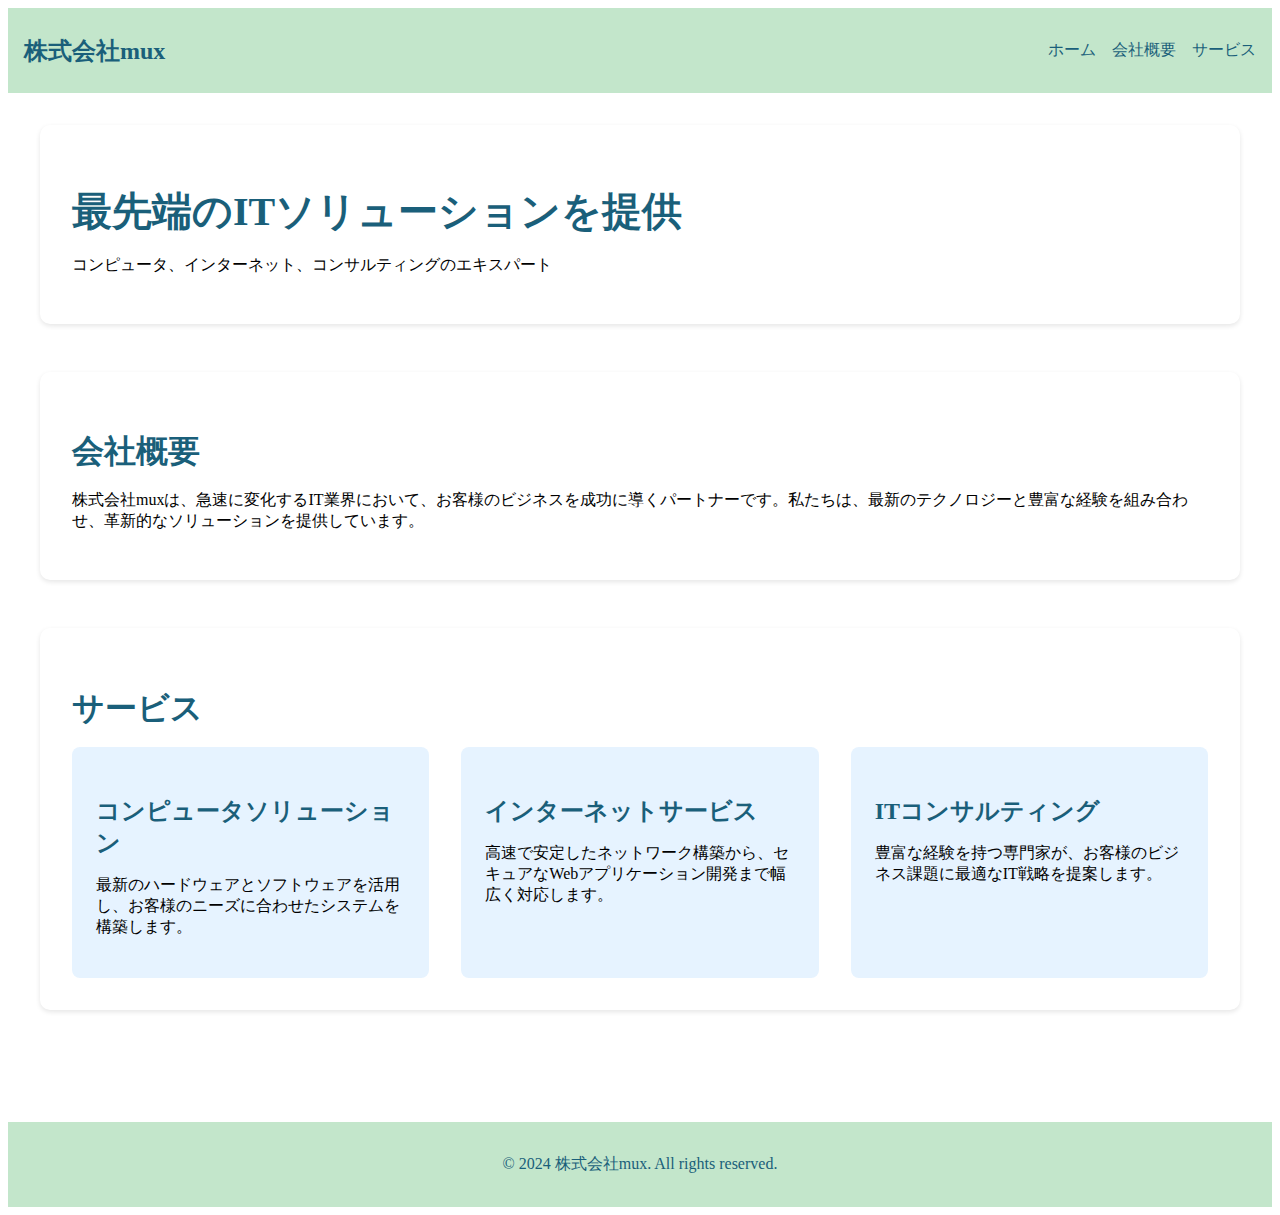
==== index.html @ cf2dbee0 "first commit" ====
<!DOCTYPE html>
<html lang="ja">
<head>
    <meta charset="UTF-8">
    <meta name="viewport" content="width=device-width, initial-scale=1.0">
    <title>株式会社mux</title>
    <link rel="stylesheet" href="styles.css">
</head>
<body>
    <header>
        <nav>
            <div class="logo">株式会社mux</div>
            <ul>
                <li><a href="#home">ホーム</a></li>
                <li><a href="#about">会社概要</a></li>
                <li><a href="#services">サービス</a></li>
            </ul>
        </nav>
    </header>

    <main>
        <section id="home">
            <h1>最先端のITソリューションを提供</h1>
            <p>コンピュータ、インターネット、コンサルティングのエキスパート</p>
        </section>

        <section id="about">
            <h2>会社概要</h2>
            <p>株式会社muxは、急速に変化するIT業界において、お客様のビジネスを成功に導くパートナーです。私たちは、最新のテクノロジーと豊富な経験を組み合わせ、革新的なソリューションを提供しています。</p>
        </section>

        <section id="services">
            <h2>サービス</h2>
            <div class="service-grid">
                <div class="service-item">
                    <h3>コンピュータソリューション</h3>
                    <p>最新のハードウェアとソフトウェアを活用し、お客様のニーズに合わせたシステムを構築します。</p>
                </div>
                <div class="service-item">
                    <h3>インターネットサービス</h3>
                    <p>高速で安定したネットワーク構築から、セキュアなWebアプリケーション開発まで幅広く対応します。</p>
                </div>
                <div class="service-item">
                    <h3>ITコンサルティング</h3>
                    <p>豊富な経験を持つ専門家が、お客様のビジネス課題に最適なIT戦略を提案します。</p>
                </div>
            </div>
        </section>
    </main>

    <footer>
        <p>&copy; 2024 株式会社mux. All rights reserved.</p>
    </footer>
</body>
</html>
---- styles.css ----
* 
    margin: 0;
    padding: 0;
    box-sizing: border-box;
}

body {
    font-family: 'Helvetica Neue', Arial, sans-serif;
    line-height: 1.6;
    color: #333;
    background-color: #f0f5f9;
}

header {
    background-color: #c3e6cb;
    color: #1a5f7a;
    padding: 1rem;
}

nav {
    display: flex;
    justify-content: space-between;
    align-items: center;
}

.logo {
    font-size: 1.5rem;
    font-weight: bold;
}

nav ul {
    display: flex;
    list-style: none;
}

nav ul li {
    margin-left: 1rem;
}

nav ul li a {
    color: #1a5f7a;
    text-decoration: none;
    transition: color 0.3s ease;
}

nav ul li a:hover {
    color: #0d3d4d;
}

main {
    padding: 2rem;
    max-width: 1200px;
    margin: 0 auto;
}

section {
    margin-bottom: 3rem;
    background-color: #ffffff;
    padding: 2rem;
    border-radius: 10px;
    box-shadow: 0 2px 5px rgba(0, 0, 0, 0.1);
}

h1, h2, h3 {
    margin-bottom: 1rem;
    color: #1a5f7a;
}

h1 {
    font-size: 2.5rem;
}

h2 {
    font-size: 2rem;
}

h3 {
    font-size: 1.5rem;
}

p {
    margin-bottom: 1rem;
}

.service-grid {
    display: grid;
    grid-template-columns: repeat(auto-fit, minmax(250px, 1fr));
    gap: 2rem;
}

.service-item {
    background-color: #e6f3ff;
    padding: 1.5rem;
    border-radius: 8px;
    transition: transform 0.3s ease;
}

.service-item:hover {
    transform: translateY(-5px);
}

footer {
    background-color: #c3e6cb;
    color: #1a5f7a;
    text-align: center;
    padding: 1rem;
    margin-top: 2rem;
}

@media (max-width: 768px) {
    nav {
        flex-direction: column;
    }

    nav ul {
        margin-top: 1rem;
    }

    .service-grid {
        grid-template-columns: 1fr;
    }
}{
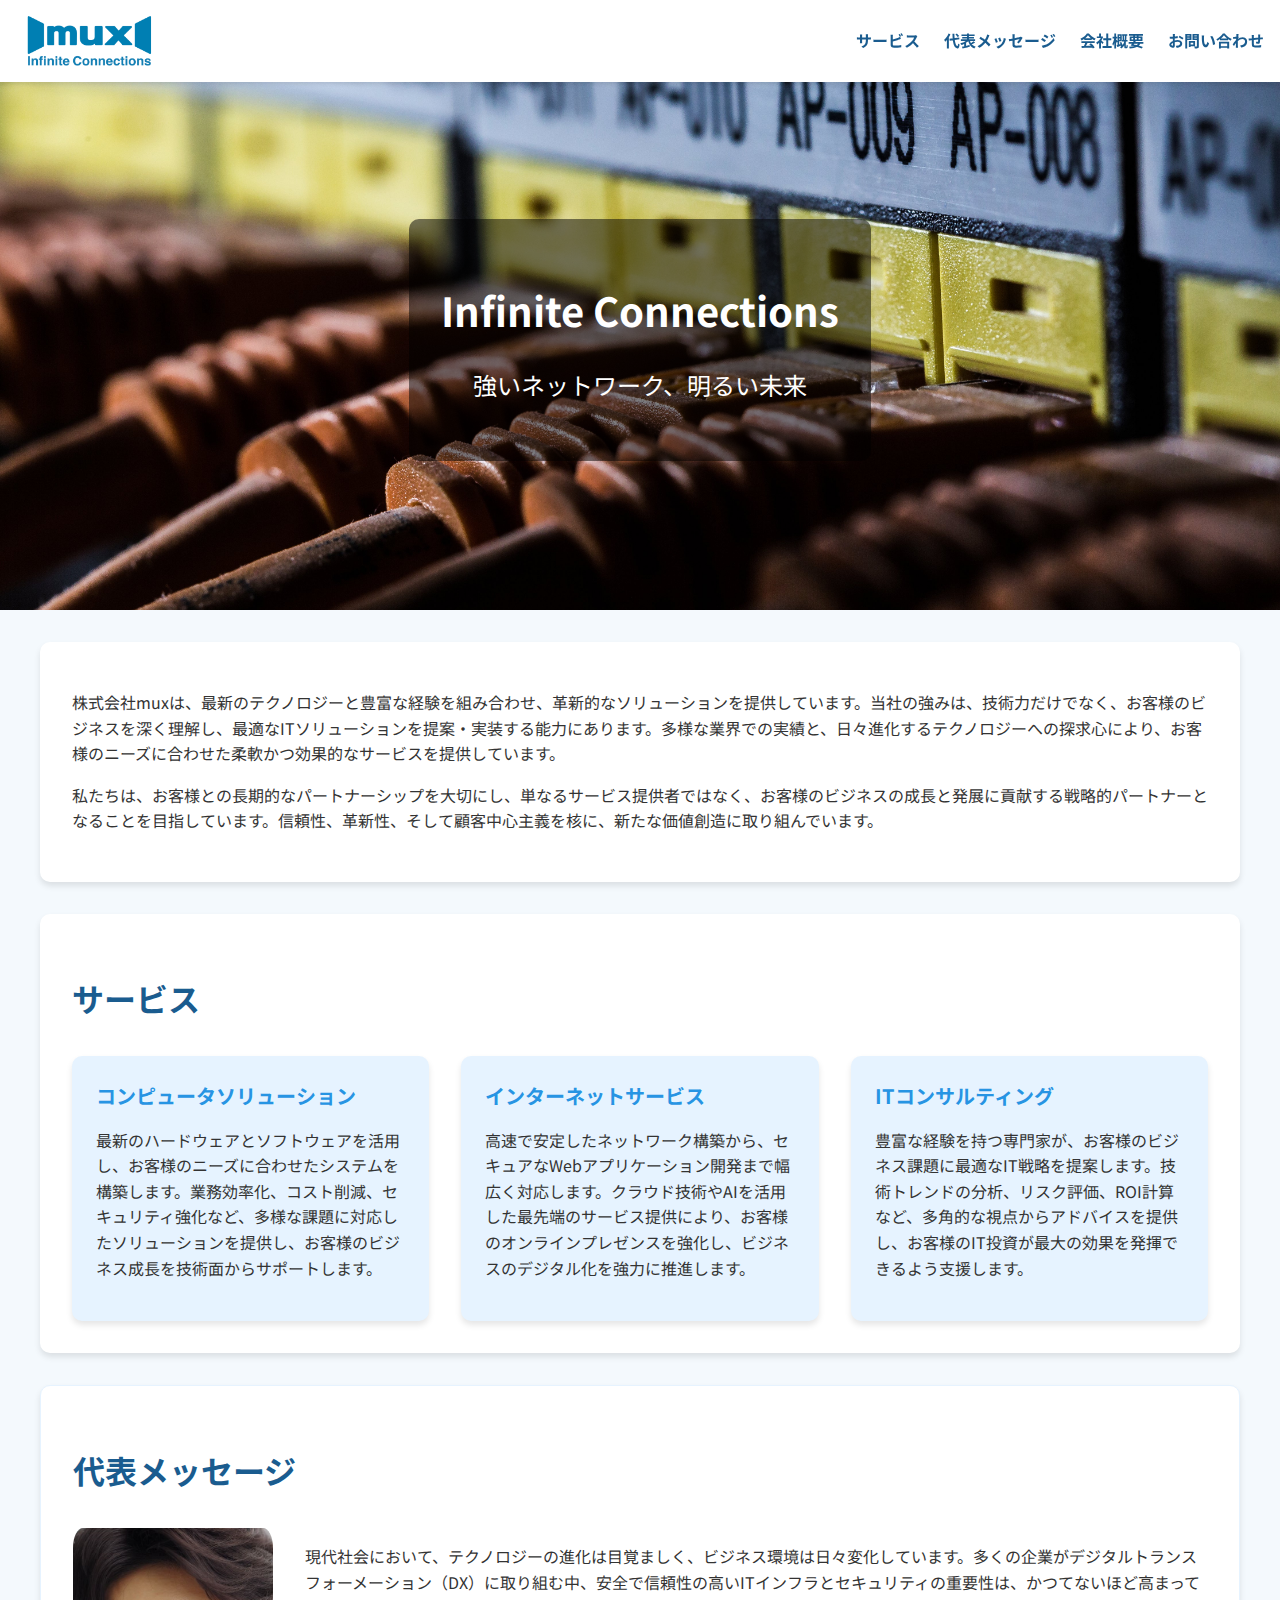
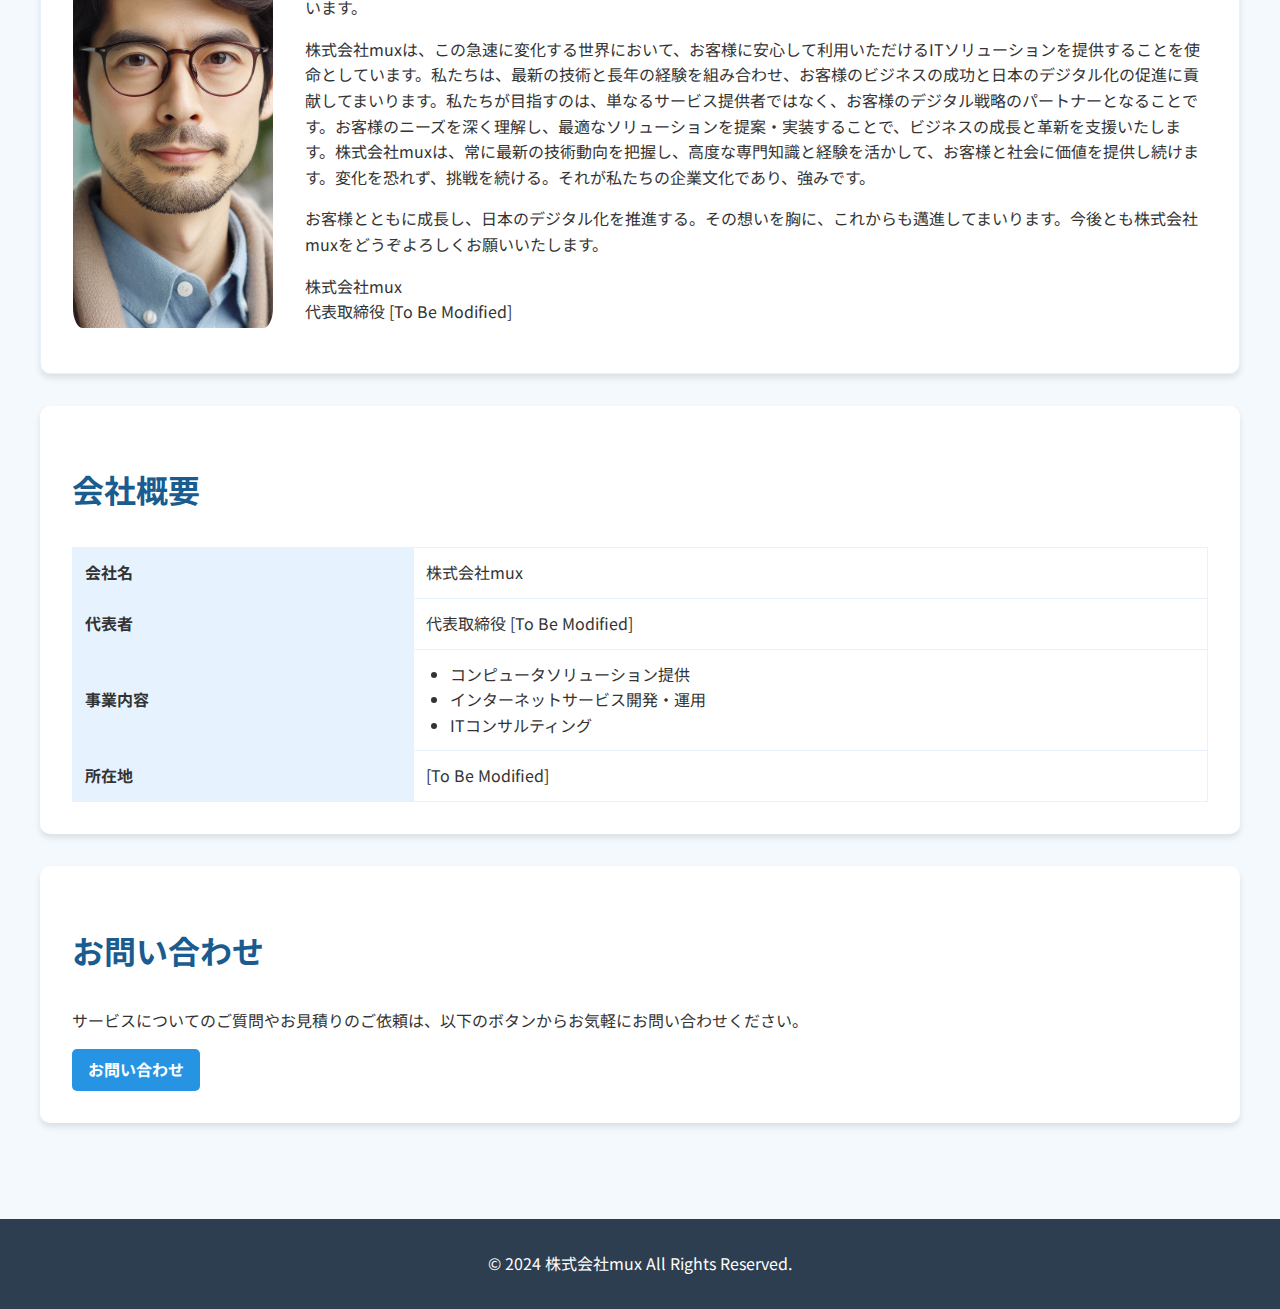
==== commit 450dd562: "ロゴ追加、デザイン修正、会社概要追加など" ====
--- a/index.html
+++ b/index.html
@@ -4,52 +4,100 @@
     <meta charset="UTF-8">
     <meta name="viewport" content="width=device-width, initial-scale=1.0">
     <title>株式会社mux</title>
+    <link href="https://fonts.googleapis.com/css2?family=Noto+Sans+JP:wght@400;700&display=swap" rel="stylesheet">
     <link rel="stylesheet" href="styles.css">
 </head>
 <body>
     <header>
+        <img src="img/logo.png" alt="株式会社mux ロゴ" class="logo">
         <nav>
-            <div class="logo">株式会社mux</div>
             <ul>
-                <li><a href="#home">ホーム</a></li>
-                <li><a href="#about">会社概要</a></li>
                 <li><a href="#services">サービス</a></li>
+                <li><a href="#ceo-message">代表メッセージ</a></li>
+                <li><a href="#company-overview">会社概要</a></li>
+                <li><a href="#contact">お問い合わせ</a></li>
             </ul>
         </nav>
     </header>
-
-    <main>
-        <section id="home">
-            <h1>最先端のITソリューションを提供</h1>
-            <p>コンピュータ、インターネット、コンサルティングのエキスパート</p>
+    <div class="hero-section">
+        <img src="img/hero.jpg" alt="ITソリューションイメージ" class="hero-image">
+        <div class="hero-content">
+            <h1 class="hero-title">Infinite Connections</h1>
+            <p class="hero-subtitle">強いネットワーク、明るい未来</p>
+        </div>
+    </div>
+    <main class="container">
+        <section id="about">
+            <p>株式会社muxは、最新のテクノロジーと豊富な経験を組み合わせ、革新的なソリューションを提供しています。当社の強みは、技術力だけでなく、お客様のビジネスを深く理解し、最適なITソリューションを提案・実装する能力にあります。多様な業界での実績と、日々進化するテクノロジーへの探求心により、お客様のニーズに合わせた柔軟かつ効果的なサービスを提供しています。</p>
+            <p>私たちは、お客様との長期的なパートナーシップを大切にし、単なるサービス提供者ではなく、お客様のビジネスの成長と発展に貢献する戦略的パートナーとなることを目指しています。信頼性、革新性、そして顧客中心主義を核に、新たな価値創造に取り組んでいます。</p>
         </section>
-
-        <section id="about">
-            <h2>会社概要</h2>
-            <p>株式会社muxは、急速に変化するIT業界において、お客様のビジネスを成功に導くパートナーです。私たちは、最新のテクノロジーと豊富な経験を組み合わせ、革新的なソリューションを提供しています。</p>
-        </section>
-
         <section id="services">
             <h2>サービス</h2>
-            <div class="service-grid">
-                <div class="service-item">
+            <div class="services-grid">
+                <div class="service-box">
                     <h3>コンピュータソリューション</h3>
-                    <p>最新のハードウェアとソフトウェアを活用し、お客様のニーズに合わせたシステムを構築します。</p>
+                    <p>最新のハードウェアとソフトウェアを活用し、お客様のニーズに合わせたシステムを構築します。業務効率化、コスト削減、セキュリティ強化など、多様な課題に対応したソリューションを提供し、お客様のビジネス成長を技術面からサポートします。</p>
                 </div>
-                <div class="service-item">
+                <div class="service-box">
                     <h3>インターネットサービス</h3>
-                    <p>高速で安定したネットワーク構築から、セキュアなWebアプリケーション開発まで幅広く対応します。</p>
+                    <p>高速で安定したネットワーク構築から、セキュアなWebアプリケーション開発まで幅広く対応します。クラウド技術やAIを活用した最先端のサービス提供により、お客様のオンラインプレゼンスを強化し、ビジネスのデジタル化を強力に推進します。</p>
                 </div>
-                <div class="service-item">
+                <div class="service-box">
                     <h3>ITコンサルティング</h3>
-                    <p>豊富な経験を持つ専門家が、お客様のビジネス課題に最適なIT戦略を提案します。</p>
+                    <p>豊富な経験を持つ専門家が、お客様のビジネス課題に最適なIT戦略を提案します。技術トレンドの分析、リスク評価、ROI計算など、多角的な視点からアドバイスを提供し、お客様のIT投資が最大の効果を発揮できるよう支援します。</p>
                 </div>
             </div>
         </section>
+        <section id="ceo-message">
+            <h2>代表メッセージ</h2>
+            <div class="ceo-content">
+                <img src="img/ceo.jpg" alt="代表取締役の写真" class="ceo-image">
+                <div>
+                    <p>現代社会において、テクノロジーの進化は目覚ましく、ビジネス環境は日々変化しています。多くの企業がデジタルトランスフォーメーション（DX）に取り組む中、安全で信頼性の高いITインフラとセキュリティの重要性は、かつてないほど高まっています。</p>
+                    <p>株式会社muxは、この急速に変化する世界において、お客様に安心して利用いただけるITソリューションを提供することを使命としています。私たちは、最新の技術と長年の経験を組み合わせ、お客様のビジネスの成功と日本のデジタル化の促進に貢献してまいります。私たちが目指すのは、単なるサービス提供者ではなく、お客様のデジタル戦略のパートナーとなることです。お客様のニーズを深く理解し、最適なソリューションを提案・実装することで、ビジネスの成長と革新を支援いたします。株式会社muxは、常に最新の技術動向を把握し、高度な専門知識と経験を活かして、お客様と社会に価値を提供し続けます。変化を恐れず、挑戦を続ける。それが私たちの企業文化であり、強みです。</p>
+                    <p>お客様とともに成長し、日本のデジタル化を推進する。その想いを胸に、これからも邁進してまいります。今後とも株式会社muxをどうぞよろしくお願いいたします。</p>
+                    <p>株式会社mux<br>代表取締役 [To Be Modified]</p>
+                </div>
+            </div>
+        </section>
+
+        <section id="company-overview">
+            <h2>会社概要</h2>
+            <table class="company-info-table">
+                <tr>
+                    <th>会社名</th>
+                    <td>株式会社mux</td>
+                </tr>
+                <tr>
+                    <th>代表者</th>
+                    <td>代表取締役 [To Be Modified] </td>
+                </tr>
+                <tr>
+                    <th>事業内容</th>
+                    <td>
+                        <ul>
+                            <li>コンピュータソリューション提供</li>
+                            <li>インターネットサービス開発・運用</li>
+                            <li>ITコンサルティング</li>
+                        </ul>
+                    </td>
+                </tr>
+                <tr>
+                    <th>所在地</th>
+                    <td>[To Be Modified]</td>
+                </tr>
+            </table>
+        </section>
+
+        <section id="contact">
+            <h2>お問い合わせ</h2>
+            <p>サービスについてのご質問やお見積りのご依頼は、以下のボタンからお気軽にお問い合わせください。</p>
+            <a href="mailto:info@m.muxer.co.jp" class="cta-button">お問い合わせ</a>
+        </section>
     </main>
-
     <footer>
-        <p>&copy; 2024 株式会社mux. All rights reserved.</p>
+        <p>&copy; 2024 株式会社mux All Rights Reserved.</p>
     </footer>
+    <script src="script.js"></script>
 </body>
-</html>
+</html>--- a/styles.css
+++ b/styles.css
@@ -1,122 +1,234 @@
-* 
+:root {
+    --main-color: #2794E3;
+    --dark-accent: #1A5C8F;
+    --light-accent: #E6F3FF;
+    --complement: #E37227;
+    --bg-light: #F4F9FD;
+    --bg-dark: #2C3E50;
+    --text-color: #333333;
+}
+
+body {
+    font-family: 'Noto Sans JP', sans-serif;
+    line-height: 1.6;
+    color: var(--text-color);
     margin: 0;
     padding: 0;
-    box-sizing: border-box;
-}
-
-body {
-    font-family: 'Helvetica Neue', Arial, sans-serif;
-    line-height: 1.6;
-    color: #333;
-    background-color: #f0f5f9;
+    background-color: var(--bg-light);
 }
 
 header {
-    background-color: #c3e6cb;
-    color: #1a5f7a;
+    background-color: white;
+    color: var(--dark-accent);
     padding: 1rem;
-}
-
-nav {
     display: flex;
     justify-content: space-between;
     align-items: center;
+    box-shadow: 0 2px 4px rgba(0,0,0,0.1);
+    position: fixed;
+    top: 0;
+    left: 0;
+    right: 0;
+    z-index: 1000;
 }
 
 .logo {
-    font-size: 1.5rem;
-    font-weight: bold;
+    max-height: 50px;
+    width: auto;
 }
 
 nav ul {
-    display: flex;
-    list-style: none;
+    list-style-type: none;
+    padding: 0;
+    margin: 0;
+    display: flex;
 }
 
 nav ul li {
-    margin-left: 1rem;
+    margin-left: 1.5rem;
 }
 
 nav ul li a {
-    color: #1a5f7a;
+    color: var(--dark-accent);
     text-decoration: none;
-    transition: color 0.3s ease;
+    font-weight: 700;
+    transition: color 0.3s;
 }
 
 nav ul li a:hover {
-    color: #0d3d4d;
-}
-
-main {
-    padding: 2rem;
+    color: var(--main-color);
+}
+
+.container {
     max-width: 1200px;
     margin: 0 auto;
-}
-
-section {
-    margin-bottom: 3rem;
-    background-color: #ffffff;
+    padding: 2rem;
+}
+
+.hero-section {
+    position: relative;
+    height: 60vh;
+    display: flex;
+    align-items: center;
+    justify-content: center;
+    text-align: center;
+    color: white;
+    overflow: hidden;
+    margin-top: 70px;
+}
+
+.hero-image {
+    position: absolute;
+    top: 0;
+    left: 0;
+    width: 100%;
+    height: 100%;
+    object-fit: cover;
+    z-index: -1;
+}
+
+.hero-content {
+    background-color: rgba(0, 0, 0, 0.5);
     padding: 2rem;
     border-radius: 10px;
-    box-shadow: 0 2px 5px rgba(0, 0, 0, 0.1);
-}
-
-h1, h2, h3 {
+}
+
+.hero-title {
+    font-size: 2.5rem;
+    font-weight: 700;
     margin-bottom: 1rem;
-    color: #1a5f7a;
-}
-
-h1 {
-    font-size: 2.5rem;
+}
+
+.hero-subtitle {
+    font-size: 1.5rem;
+    font-weight: 400;
+}
+
+.cta-button {
+    display: inline-block;
+    background-color: var(--main-color);
+    color: white;
+    padding: 0.5rem 1rem;
+    text-decoration: none;
+    border-radius: 5px;
+    transition: background-color 0.3s;
+    font-weight: 700;
+}
+
+.cta-button:hover {
+    background-color: var(--dark-accent);
 }
 
 h2 {
+    color: var(--dark-accent);
     font-size: 2rem;
-}
-
-h3 {
-    font-size: 1.5rem;
-}
-
-p {
+    margin-bottom: 2rem;
+}
+
+section {
+    background-color: white;
+    padding: 2rem;
+    margin-bottom: 2rem;
+    border-radius: 10px;
+    box-shadow: 0 4px 6px rgba(0,0,0,0.1);
+}
+
+#ceo-message {
+    background-color: white;
+    border: 1px solid var(--light-accent);
+}
+
+.ceo-content {
+    display: flex;
+    align-items: flex-start;
+    gap: 2rem;
+}
+
+.ceo-image {
+    flex-shrink: 0;
+    width: 200px;
+    height: 400px;
+    object-fit: cover;
+    border-radius: 5%;
+}
+
+.services-grid {
+    display: grid;
+    grid-template-columns: repeat(auto-fit, minmax(300px, 1fr));
+    gap: 2rem;
+}
+
+.service-box {
+    background-color: var(--light-accent);
+    border-radius: 10px;
+    padding: 1.5rem;
+    box-shadow: 0 4px 6px rgba(0,0,0,0.1);
+    transition: transform 0.3s ease, box-shadow 0.3s ease;
+}
+
+.service-box:hover {
+    transform: translateY(-5px);
+    box-shadow: 0 6px 12px rgba(0,0,0,0.15);
+}
+
+.service-box h3 {
+    color: var(--main-color);
+    font-size: 1.25rem;
+    margin-top: 0;
     margin-bottom: 1rem;
 }
 
-.service-grid {
-    display: grid;
-    grid-template-columns: repeat(auto-fit, minmax(250px, 1fr));
-    gap: 2rem;
-}
-
-.service-item {
-    background-color: #e6f3ff;
-    padding: 1.5rem;
-    border-radius: 8px;
-    transition: transform 0.3s ease;
-}
-
-.service-item:hover {
-    transform: translateY(-5px);
-}
-
 footer {
-    background-color: #c3e6cb;
-    color: #1a5f7a;
+    background-color: var(--bg-dark);
+    color: white;
     text-align: center;
     padding: 1rem;
     margin-top: 2rem;
 }
 
+/* 会社概要セクションのスタイル */
+.company-info-table {
+    width: 100%;
+    border-collapse: collapse;
+    margin-top: 1rem;
+}
+
+.company-info-table th,
+.company-info-table td {
+    border: 1px solid var(--light-accent);
+    padding: 0.75rem;
+    text-align: left;
+}
+
+.company-info-table th {
+    background-color: var(--light-accent);
+    font-weight: 700;
+    width: 30%;
+}
+
+.company-info-table td ul {
+    margin: 0;
+    padding-left: 1.5rem;
+}
+
+/* レスポンシブデザイン対応 */
 @media (max-width: 768px) {
-    nav {
-        flex-direction: column;
+    .company-info-table,
+    .company-info-table tbody,
+    .company-info-table tr,
+    .company-info-table th,
+    .company-info-table td {
+        display: block;
+        width: 100%;
     }
 
-    nav ul {
-        margin-top: 1rem;
+    .company-info-table th {
+        text-align: center;
+        padding: 0.5rem;
     }
 
-    .service-grid {
-        grid-template-columns: 1fr;
+    .company-info-table td {
+        border-top: none;
+        padding: 0.5rem;
     }
-}{
+}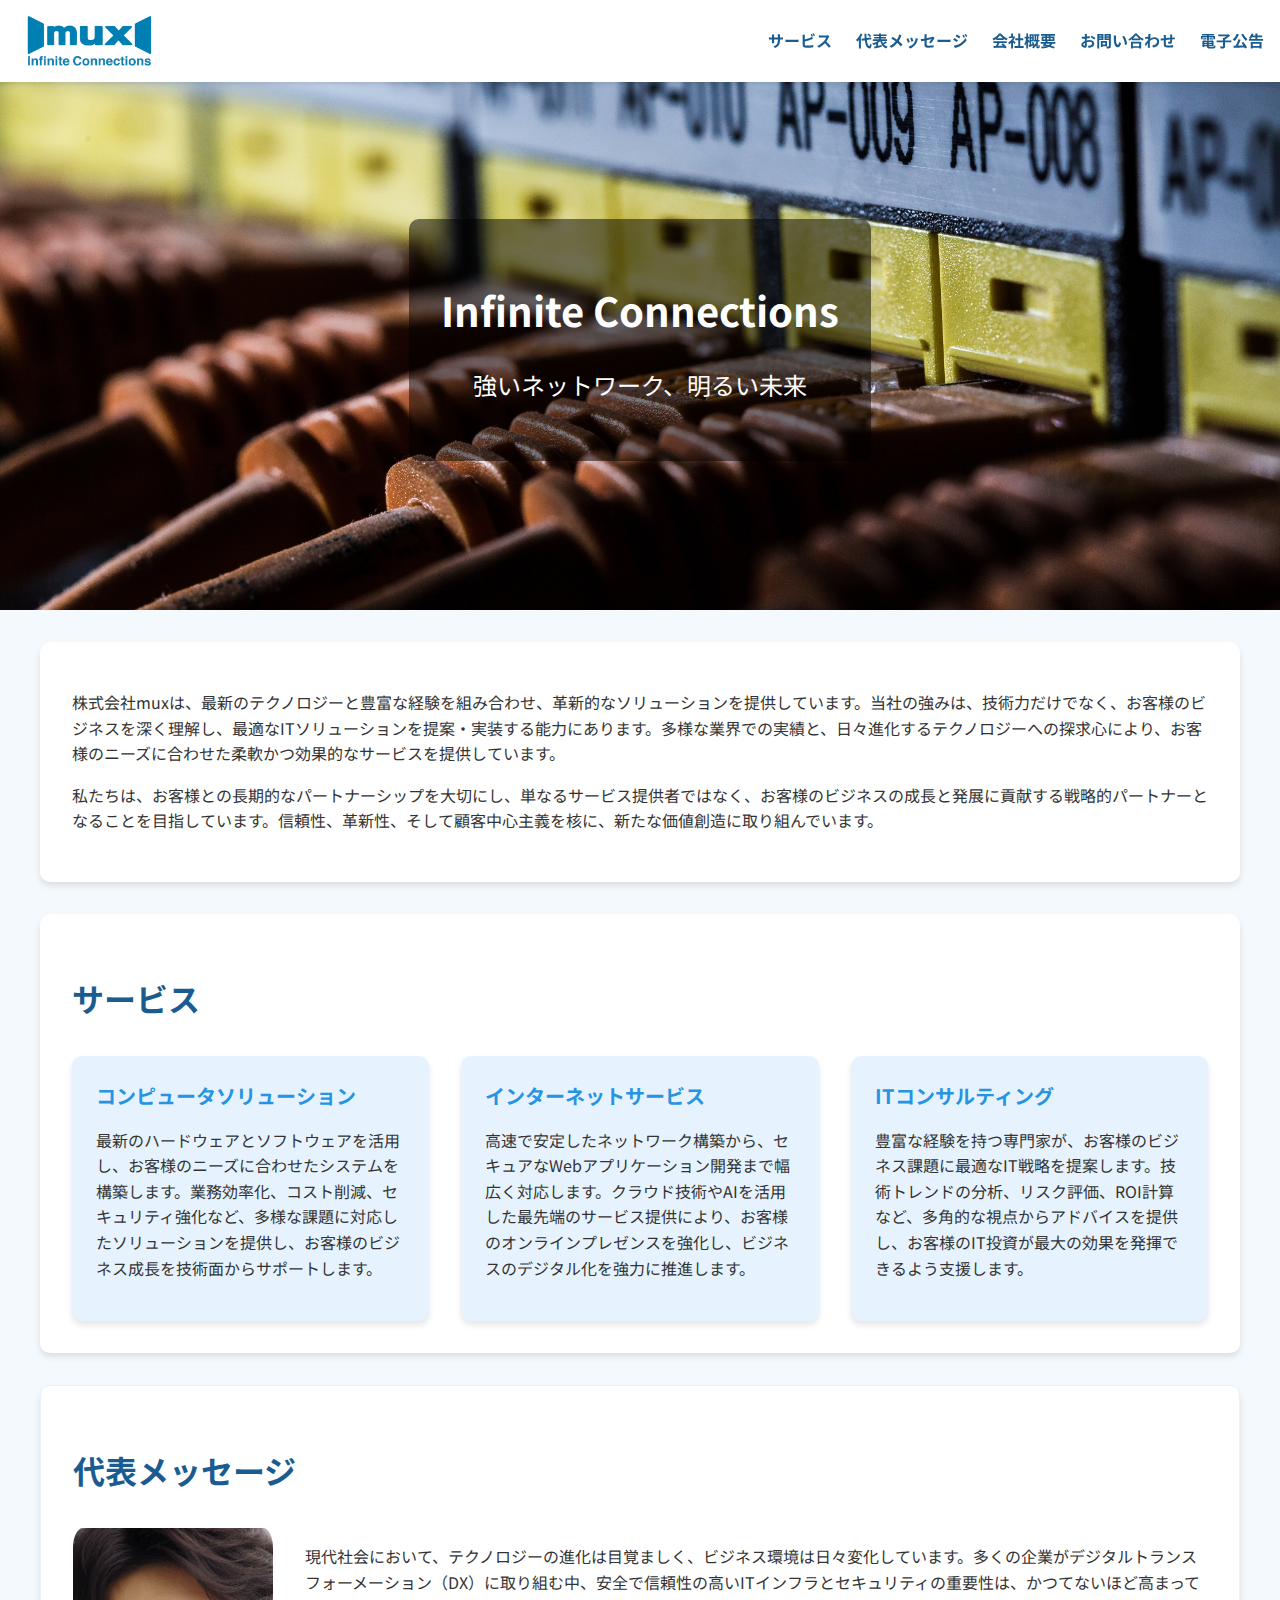
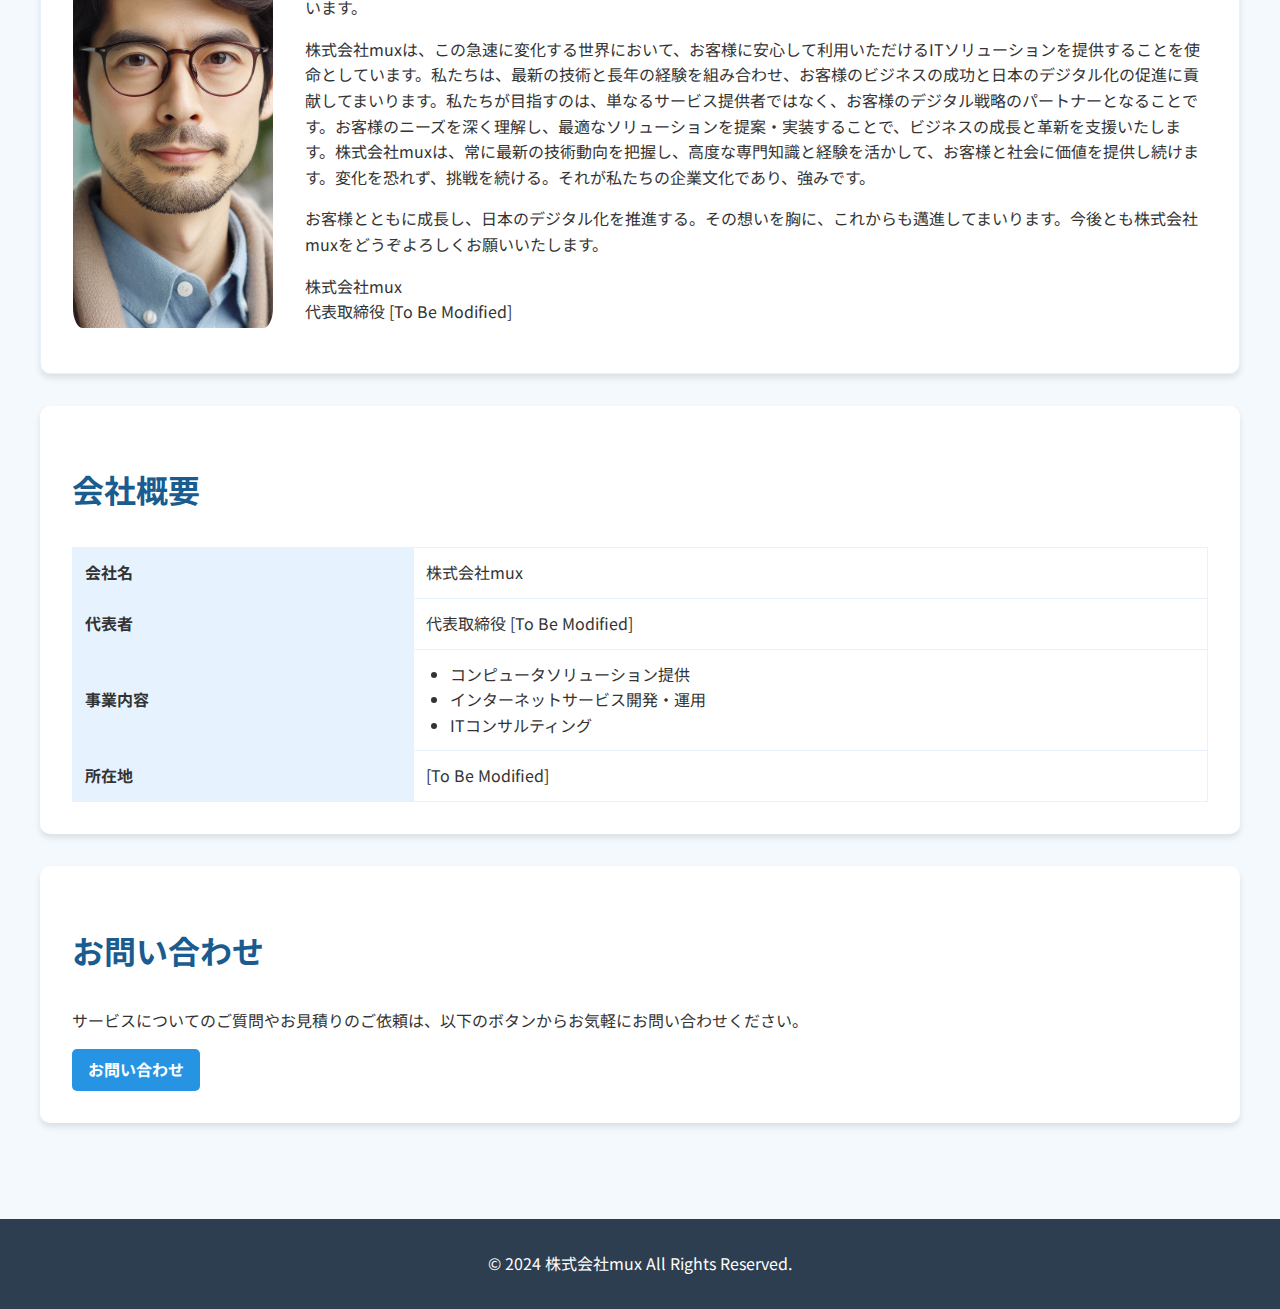
==== commit 3649c304: "モバイルデバイス対応" ====
--- a/index.html
+++ b/index.html
@@ -10,12 +10,18 @@
 <body>
     <header>
         <img src="img/logo.png" alt="株式会社mux ロゴ" class="logo">
-        <nav>
+        <button class="menu-toggle" aria-label="メニュー">
+            <span></span>
+            <span></span>
+            <span></span>
+        </button>
+        <nav class="main-nav">
             <ul>
                 <li><a href="#services">サービス</a></li>
                 <li><a href="#ceo-message">代表メッセージ</a></li>
                 <li><a href="#company-overview">会社概要</a></li>
                 <li><a href="#contact">お問い合わせ</a></li>
+                <li><a href="ir/publicnotices/index.html">電子公告</a></li>
             </ul>
         </nav>
     </header>
@@ -52,7 +58,7 @@
             <h2>代表メッセージ</h2>
             <div class="ceo-content">
                 <img src="img/ceo.jpg" alt="代表取締役の写真" class="ceo-image">
-                <div>
+                <div class="ceo-message">
                     <p>現代社会において、テクノロジーの進化は目覚ましく、ビジネス環境は日々変化しています。多くの企業がデジタルトランスフォーメーション（DX）に取り組む中、安全で信頼性の高いITインフラとセキュリティの重要性は、かつてないほど高まっています。</p>
                     <p>株式会社muxは、この急速に変化する世界において、お客様に安心して利用いただけるITソリューションを提供することを使命としています。私たちは、最新の技術と長年の経験を組み合わせ、お客様のビジネスの成功と日本のデジタル化の促進に貢献してまいります。私たちが目指すのは、単なるサービス提供者ではなく、お客様のデジタル戦略のパートナーとなることです。お客様のニーズを深く理解し、最適なソリューションを提案・実装することで、ビジネスの成長と革新を支援いたします。株式会社muxは、常に最新の技術動向を把握し、高度な専門知識と経験を活かして、お客様と社会に価値を提供し続けます。変化を恐れず、挑戦を続ける。それが私たちの企業文化であり、強みです。</p>
                     <p>お客様とともに成長し、日本のデジタル化を推進する。その想いを胸に、これからも邁進してまいります。今後とも株式会社muxをどうぞよろしくお願いいたします。</p>
--- a/styles.css
+++ b/styles.css
@@ -8,6 +8,7 @@
     --text-color: #333333;
 }
 
+/* Base styles */
 body {
     font-family: 'Noto Sans JP', sans-serif;
     line-height: 1.6;
@@ -17,6 +18,27 @@
     background-color: var(--bg-light);
 }
 
+.container {
+    max-width: 1200px;
+    margin: 0 auto;
+    padding: 2rem;
+}
+
+h2 {
+    color: var(--dark-accent);
+    font-size: 2rem;
+    margin-bottom: 2rem;
+}
+
+section {
+    background-color: white;
+    padding: 2rem;
+    margin-bottom: 2rem;
+    border-radius: 10px;
+    box-shadow: 0 4px 6px rgba(0,0,0,0.1);
+}
+
+/* Header styles */
 header {
     background-color: white;
     color: var(--dark-accent);
@@ -24,6 +46,7 @@
     display: flex;
     justify-content: space-between;
     align-items: center;
+    flex-wrap: wrap;
     box-shadow: 0 2px 4px rgba(0,0,0,0.1);
     position: fixed;
     top: 0;
@@ -37,6 +60,23 @@
     width: auto;
 }
 
+.menu-toggle {
+    display: none;
+    background: none;
+    border: none;
+    cursor: pointer;
+    padding: 0;
+}
+
+.menu-toggle span {
+    display: block;
+    width: 25px;
+    height: 3px;
+    background-color: var(--dark-accent);
+    margin: 5px 0;
+    transition: 0.4s;
+}
+
 nav ul {
     list-style-type: none;
     padding: 0;
@@ -59,12 +99,7 @@
     color: var(--main-color);
 }
 
-.container {
-    max-width: 1200px;
-    margin: 0 auto;
-    padding: 2rem;
-}
-
+/* Hero section styles */
 .hero-section {
     position: relative;
     height: 60vh;
@@ -104,6 +139,7 @@
     font-weight: 400;
 }
 
+/* CTA button styles */
 .cta-button {
     display: inline-block;
     background-color: var(--main-color);
@@ -119,20 +155,37 @@
     background-color: var(--dark-accent);
 }
 
-h2 {
-    color: var(--dark-accent);
-    font-size: 2rem;
-    margin-bottom: 2rem;
-}
-
-section {
-    background-color: white;
-    padding: 2rem;
-    margin-bottom: 2rem;
+/* Services section styles */
+.services-grid {
+    display: grid;
+    grid-template-columns: repeat(auto-fit, minmax(250px, 1fr));
+    gap: 2rem;
+}
+
+.service-box {
+    background-color: var(--light-accent);
     border-radius: 10px;
+    padding: 1.5rem;
     box-shadow: 0 4px 6px rgba(0,0,0,0.1);
-}
-
+    transition: transform 0.3s ease, box-shadow 0.3s ease;
+    max-width: 100%;
+    overflow: hidden;
+}
+
+.service-box:hover {
+    transform: translateY(-5px);
+    box-shadow: 0 6px 12px rgba(0,0,0,0.15);
+}
+
+.service-box h3 {
+    color: var(--main-color);
+    font-size: 1.25rem;
+    margin-top: 0;
+    margin-bottom: 1rem;
+    word-wrap: break-word;
+}
+
+/* CEO message section styles */
 #ceo-message {
     background-color: white;
     border: 1px solid var(--light-accent);
@@ -152,32 +205,36 @@
     border-radius: 5%;
 }
 
-.services-grid {
-    display: grid;
-    grid-template-columns: repeat(auto-fit, minmax(300px, 1fr));
-    gap: 2rem;
-}
-
-.service-box {
+.ceo-message {
+    flex: 1;
+}
+
+/* Company info table styles */
+.company-info-table {
+    width: 100%;
+    border-collapse: collapse;
+    margin-top: 1rem;
+}
+
+.company-info-table th,
+.company-info-table td {
+    border: 1px solid var(--light-accent);
+    padding: 0.75rem;
+    text-align: left;
+}
+
+.company-info-table th {
     background-color: var(--light-accent);
-    border-radius: 10px;
-    padding: 1.5rem;
-    box-shadow: 0 4px 6px rgba(0,0,0,0.1);
-    transition: transform 0.3s ease, box-shadow 0.3s ease;
-}
-
-.service-box:hover {
-    transform: translateY(-5px);
-    box-shadow: 0 6px 12px rgba(0,0,0,0.15);
-}
-
-.service-box h3 {
-    color: var(--main-color);
-    font-size: 1.25rem;
-    margin-top: 0;
-    margin-bottom: 1rem;
-}
-
+    font-weight: 700;
+    width: 30%;
+}
+
+.company-info-table td ul {
+    margin: 0;
+    padding-left: 1.5rem;
+}
+
+/* Footer styles */
 footer {
     background-color: var(--bg-dark);
     color: white;
@@ -186,33 +243,64 @@
     margin-top: 2rem;
 }
 
-/* 会社概要セクションのスタイル */
-.company-info-table {
-    width: 100%;
-    border-collapse: collapse;
-    margin-top: 1rem;
-}
-
-.company-info-table th,
-.company-info-table td {
-    border: 1px solid var(--light-accent);
-    padding: 0.75rem;
-    text-align: left;
-}
-
-.company-info-table th {
-    background-color: var(--light-accent);
-    font-weight: 700;
-    width: 30%;
-}
-
-.company-info-table td ul {
-    margin: 0;
-    padding-left: 1.5rem;
-}
-
-/* レスポンシブデザイン対応 */
+/* Responsive styles */
 @media (max-width: 768px) {
+    .menu-toggle {
+        display: block;
+    }
+
+    .main-nav {
+        flex-basis: 100%;
+        display: none;
+    }
+
+    .main-nav.active {
+        display: block;
+    }
+
+    .main-nav ul {
+        flex-direction: column;
+        align-items: flex-start;
+    }
+
+    .main-nav ul li {
+        margin: 1rem 0;
+    }
+
+    .hero-section {
+        margin-top: 100px;
+    }
+
+    .services-grid {
+        grid-template-columns: 1fr;
+    }
+
+    .service-box {
+        padding: 1rem;
+    }
+
+    .service-box h3 {
+        font-size: 1.1rem;
+    }
+
+    .ceo-content {
+        flex-direction: column;
+        align-items: center;
+    }
+
+    .ceo-image {
+        width: 100%;
+        height: auto;
+        aspect-ratio: 16 / 9;
+        object-fit: cover;
+        border-radius: 5px;
+        margin-bottom: 1rem;
+    }
+
+    .ceo-message {
+        width: 100%;
+    }
+
     .company-info-table,
     .company-info-table tbody,
     .company-info-table tr,
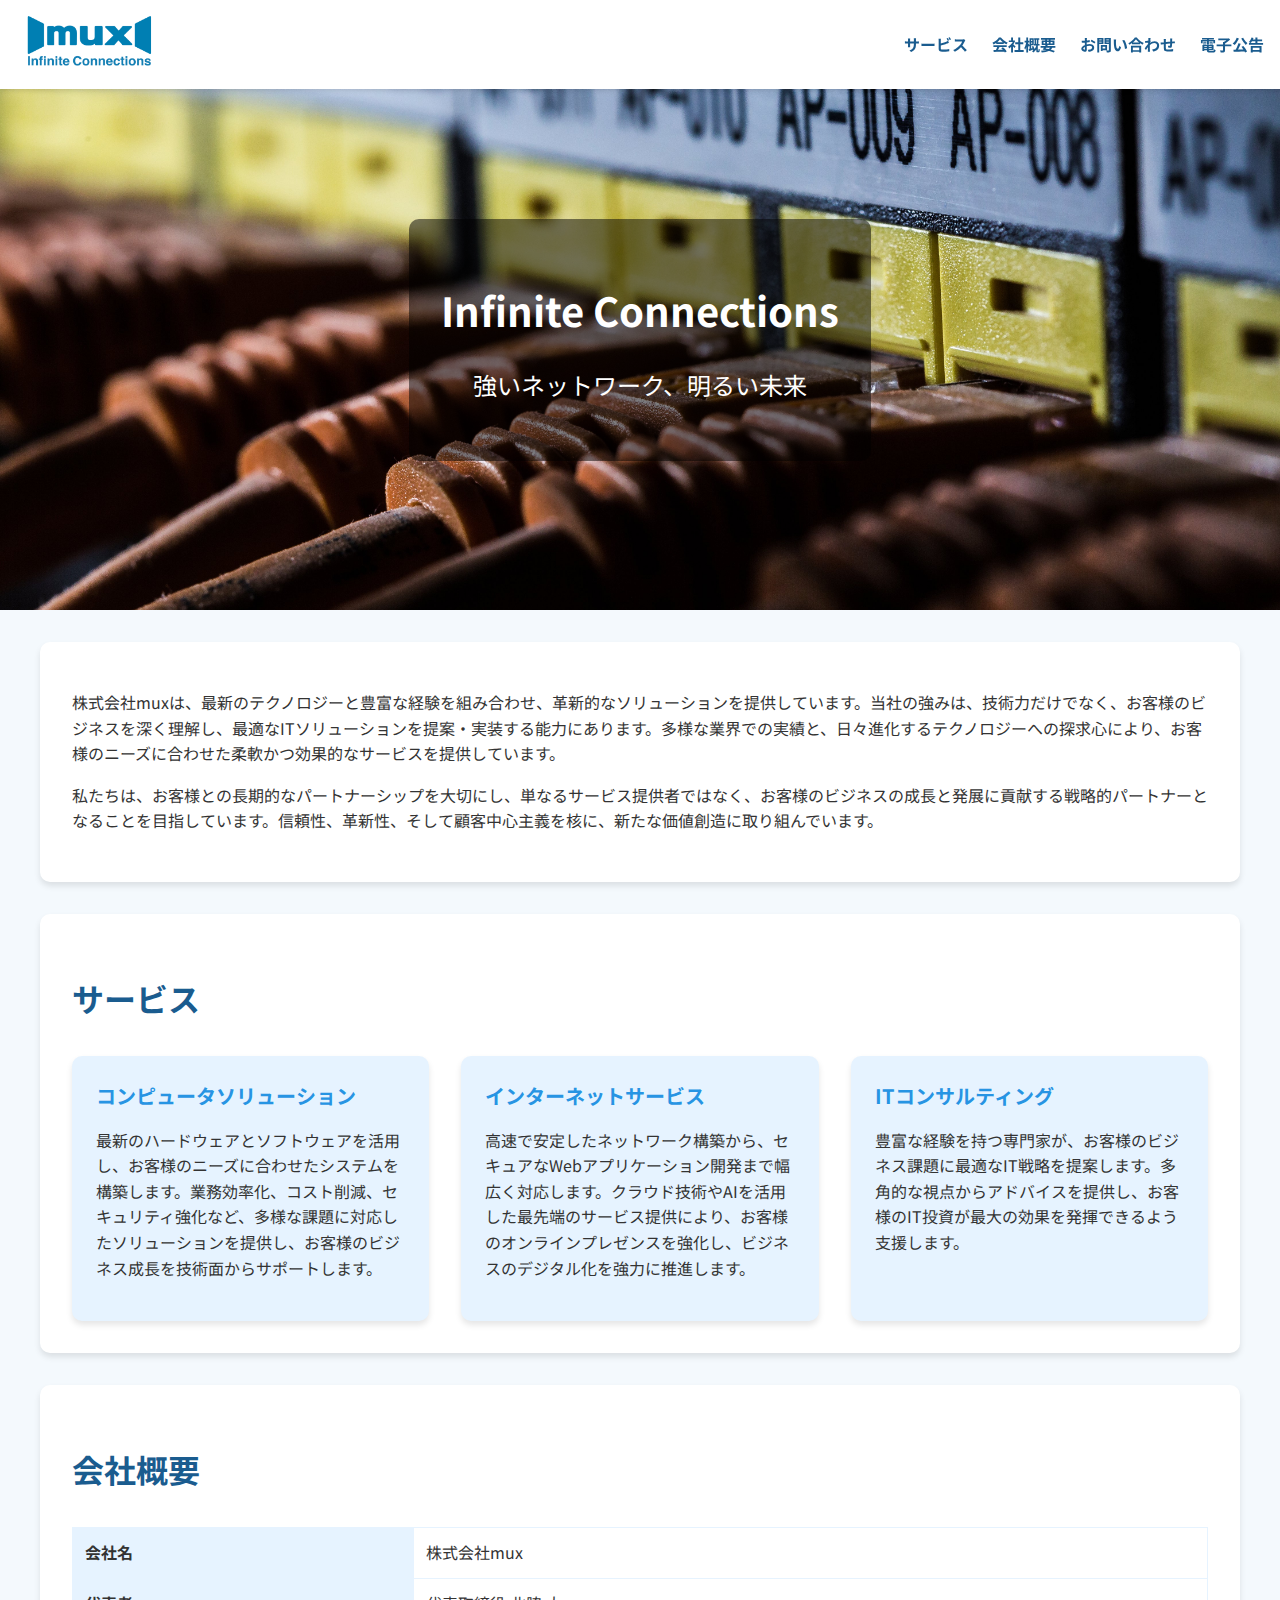
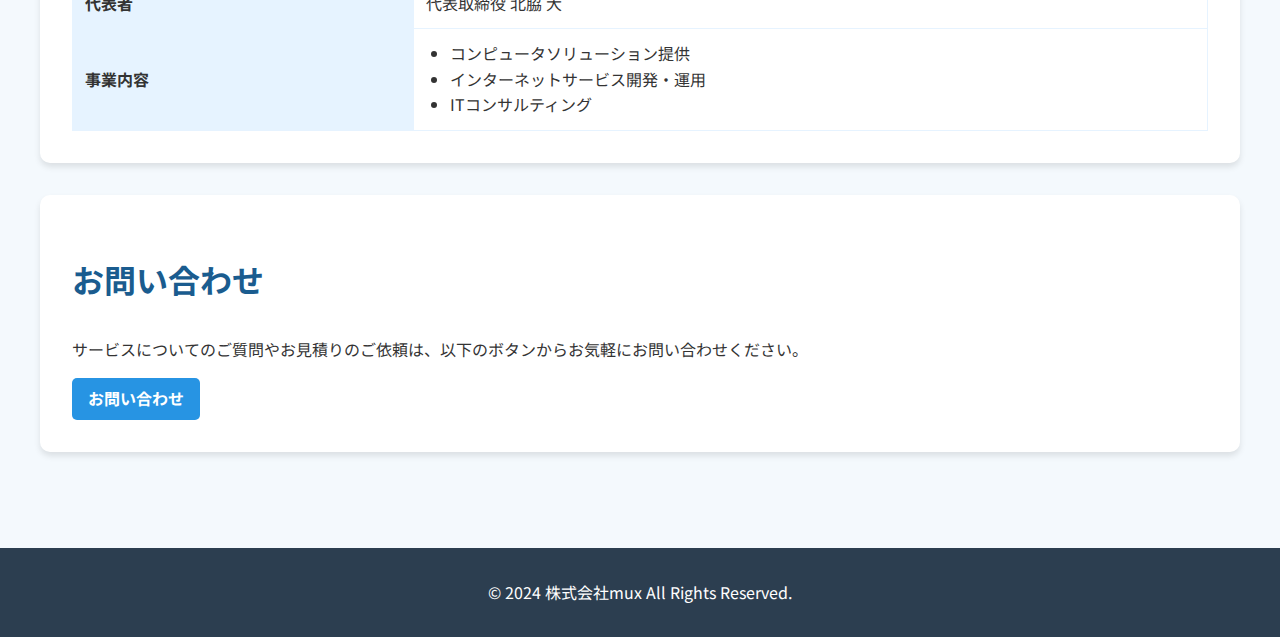
==== commit b5860fea: "代表メッセージの削除、ヘッダの修正など" ====
--- a/index.html
+++ b/index.html
@@ -9,7 +9,7 @@
 </head>
 <body>
     <header>
-        <img src="img/logo.png" alt="株式会社mux ロゴ" class="logo">
+        <a href="#"><img src="img/logo.png" alt="株式会社mux ロゴ" class="logo"></a>
         <button class="menu-toggle" aria-label="メニュー">
             <span></span>
             <span></span>
@@ -18,7 +18,6 @@
         <nav class="main-nav">
             <ul>
                 <li><a href="#services">サービス</a></li>
-                <li><a href="#ceo-message">代表メッセージ</a></li>
                 <li><a href="#company-overview">会社概要</a></li>
                 <li><a href="#contact">お問い合わせ</a></li>
                 <li><a href="ir/publicnotices/index.html">電子公告</a></li>
@@ -50,23 +49,10 @@
                 </div>
                 <div class="service-box">
                     <h3>ITコンサルティング</h3>
-                    <p>豊富な経験を持つ専門家が、お客様のビジネス課題に最適なIT戦略を提案します。技術トレンドの分析、リスク評価、ROI計算など、多角的な視点からアドバイスを提供し、お客様のIT投資が最大の効果を発揮できるよう支援します。</p>
+                    <p>豊富な経験を持つ専門家が、お客様のビジネス課題に最適なIT戦略を提案します。多角的な視点からアドバイスを提供し、お客様のIT投資が最大の効果を発揮できるよう支援します。</p>
                 </div>
             </div>
         </section>
-        <section id="ceo-message">
-            <h2>代表メッセージ</h2>
-            <div class="ceo-content">
-                <img src="img/ceo.jpg" alt="代表取締役の写真" class="ceo-image">
-                <div class="ceo-message">
-                    <p>現代社会において、テクノロジーの進化は目覚ましく、ビジネス環境は日々変化しています。多くの企業がデジタルトランスフォーメーション（DX）に取り組む中、安全で信頼性の高いITインフラとセキュリティの重要性は、かつてないほど高まっています。</p>
-                    <p>株式会社muxは、この急速に変化する世界において、お客様に安心して利用いただけるITソリューションを提供することを使命としています。私たちは、最新の技術と長年の経験を組み合わせ、お客様のビジネスの成功と日本のデジタル化の促進に貢献してまいります。私たちが目指すのは、単なるサービス提供者ではなく、お客様のデジタル戦略のパートナーとなることです。お客様のニーズを深く理解し、最適なソリューションを提案・実装することで、ビジネスの成長と革新を支援いたします。株式会社muxは、常に最新の技術動向を把握し、高度な専門知識と経験を活かして、お客様と社会に価値を提供し続けます。変化を恐れず、挑戦を続ける。それが私たちの企業文化であり、強みです。</p>
-                    <p>お客様とともに成長し、日本のデジタル化を推進する。その想いを胸に、これからも邁進してまいります。今後とも株式会社muxをどうぞよろしくお願いいたします。</p>
-                    <p>株式会社mux<br>代表取締役 [To Be Modified]</p>
-                </div>
-            </div>
-        </section>
-
         <section id="company-overview">
             <h2>会社概要</h2>
             <table class="company-info-table">
@@ -76,7 +62,7 @@
                 </tr>
                 <tr>
                     <th>代表者</th>
-                    <td>代表取締役 [To Be Modified] </td>
+                    <td>代表取締役 北脇 大 </td>
                 </tr>
                 <tr>
                     <th>事業内容</th>
@@ -87,10 +73,6 @@
                             <li>ITコンサルティング</li>
                         </ul>
                     </td>
-                </tr>
-                <tr>
-                    <th>所在地</th>
-                    <td>[To Be Modified]</td>
                 </tr>
             </table>
         </section>
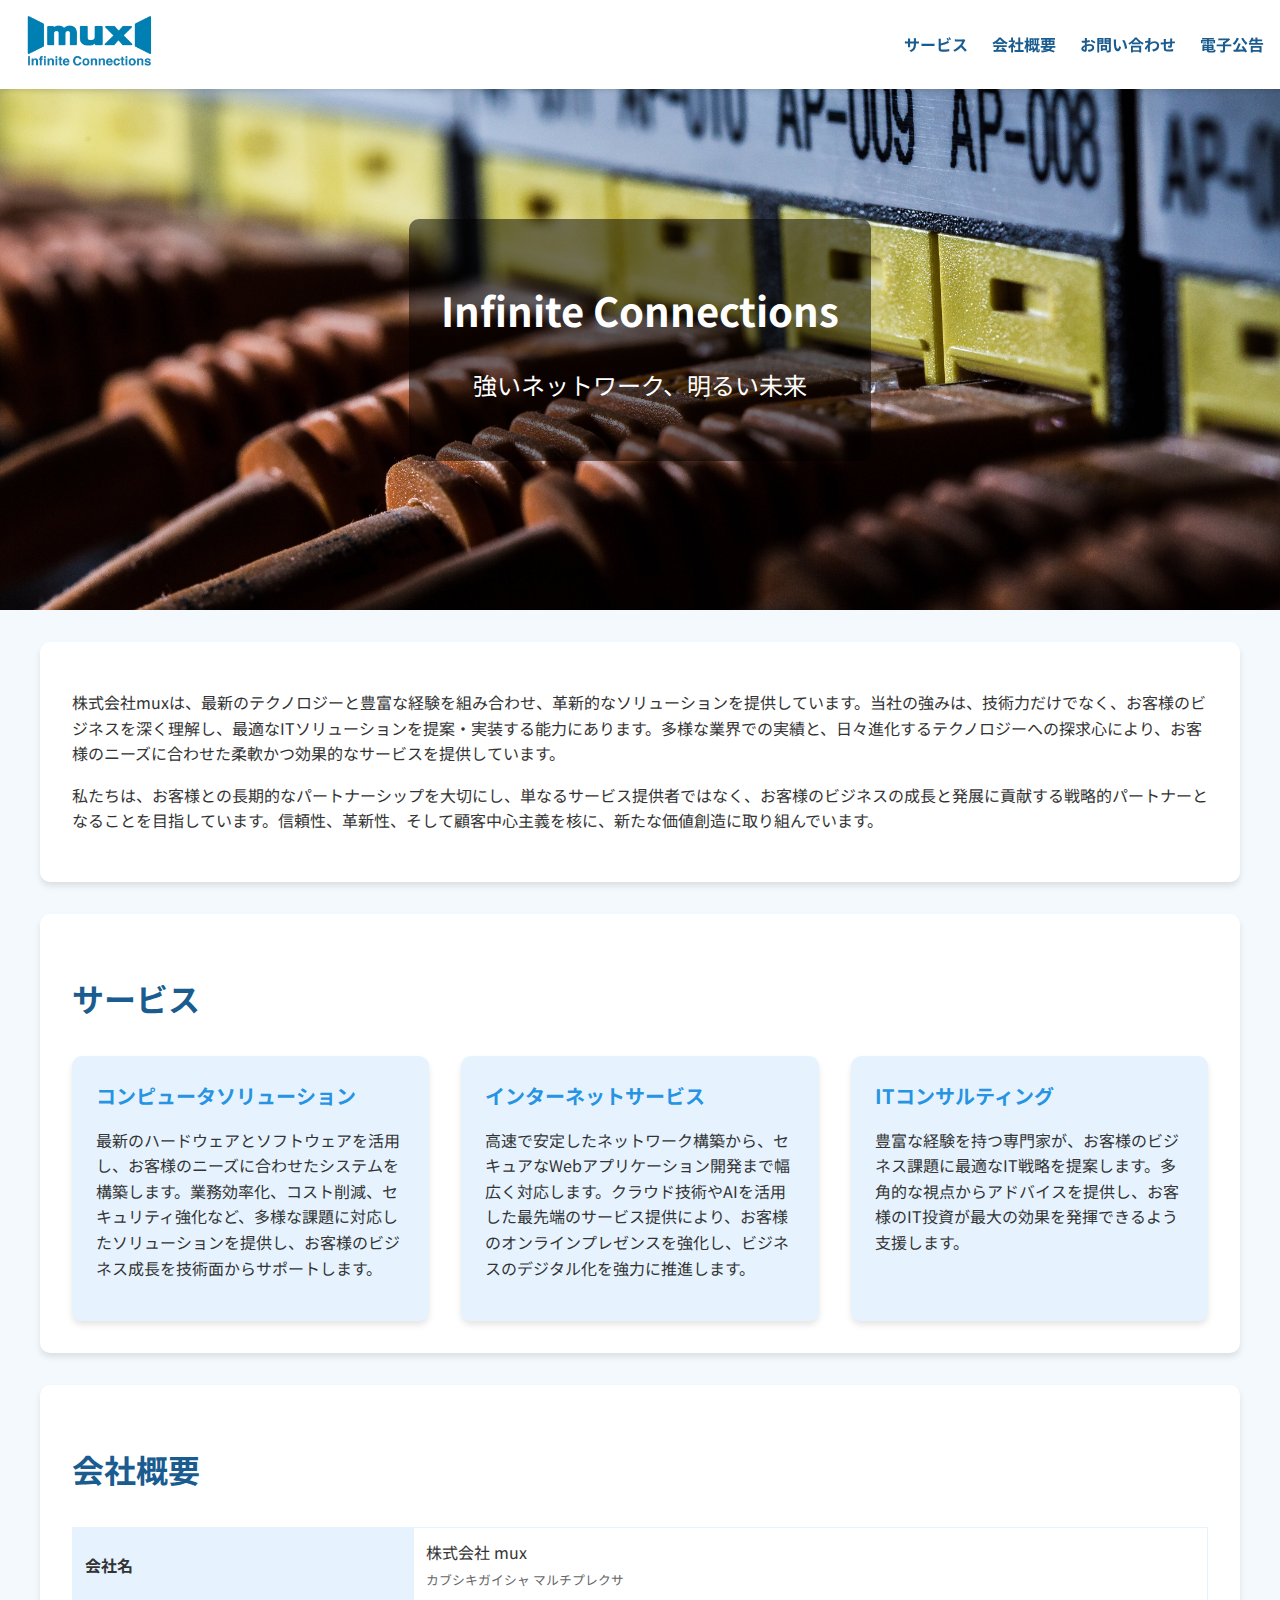
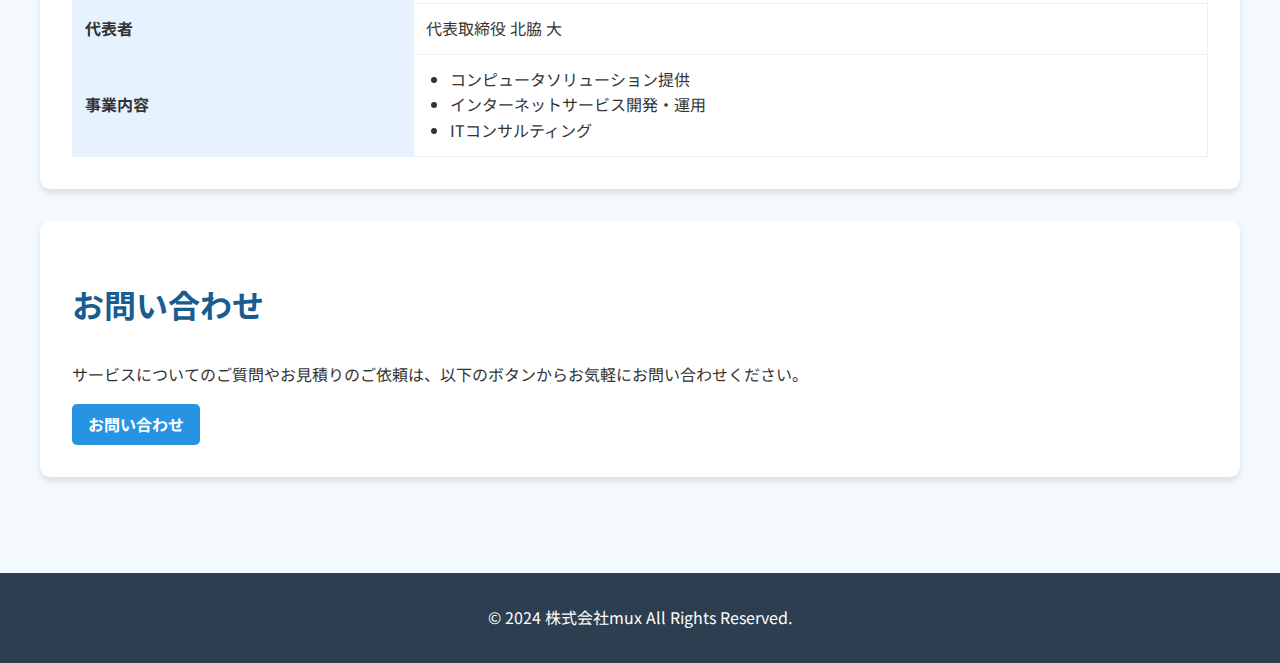
==== commit d25ac365: "会社名に読み仮名を追加" ====
--- a/index.html
+++ b/index.html
@@ -58,7 +58,10 @@
             <table class="company-info-table">
                 <tr>
                     <th>会社名</th>
-                    <td>株式会社mux</td>
+                    <td>
+                        株式会社 mux <br>
+                        <span class="company-name-furigana">カブシキガイシャ マルチプレクサ</span>
+                    </td>
                 </tr>
                 <tr>
                     <th>代表者</th>
--- a/styles.css
+++ b/styles.css
@@ -234,6 +234,11 @@
     padding-left: 1.5rem;
 }
 
+.company-name-furigana {
+    font-size: 0.8em;
+    color: #666;
+}
+
 /* Footer styles */
 footer {
     background-color: var(--bg-dark);
@@ -317,6 +322,11 @@
 
     .company-info-table td {
         border-top: none;
-        padding: 0.5rem;
+        padding: 0.75rem 0.5rem;
+    }
+   
+    .company-name-furigana {
+        display: block;
+        margin-top: 0.3rem;
     }
 }